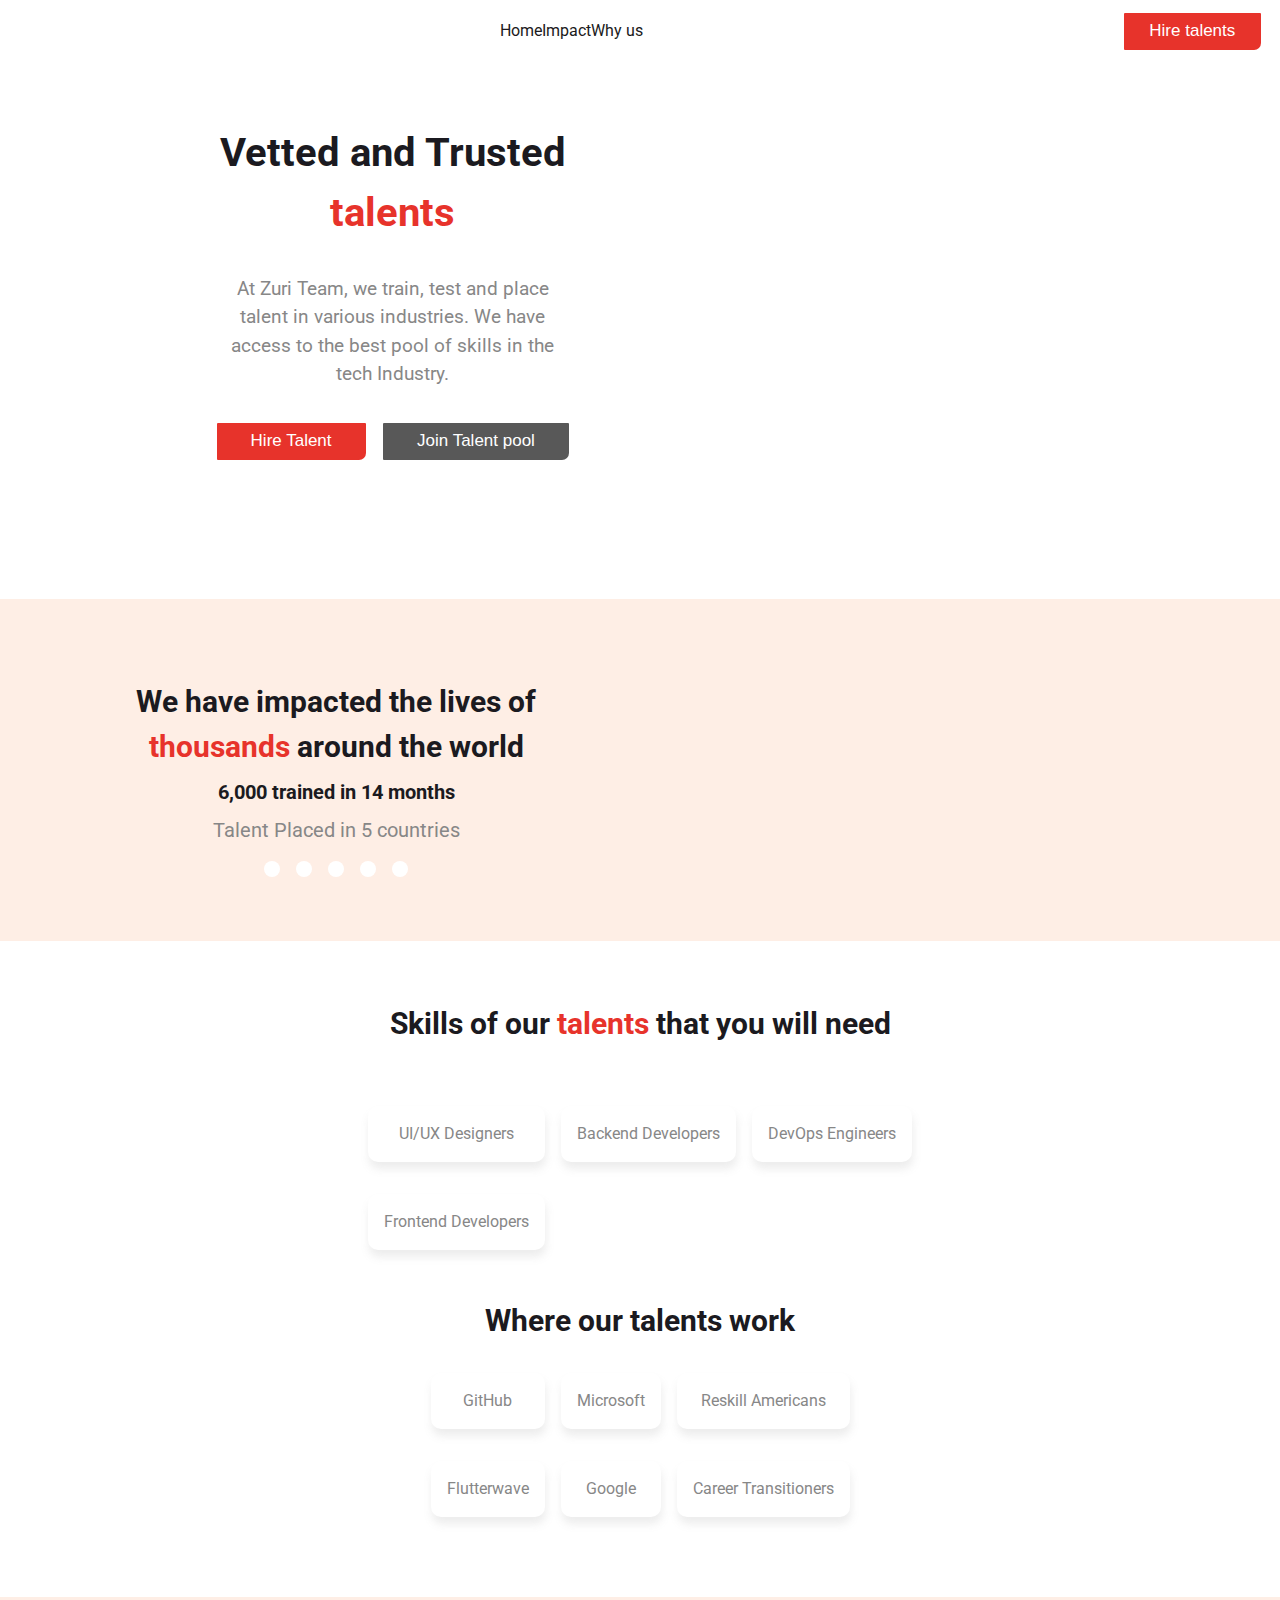
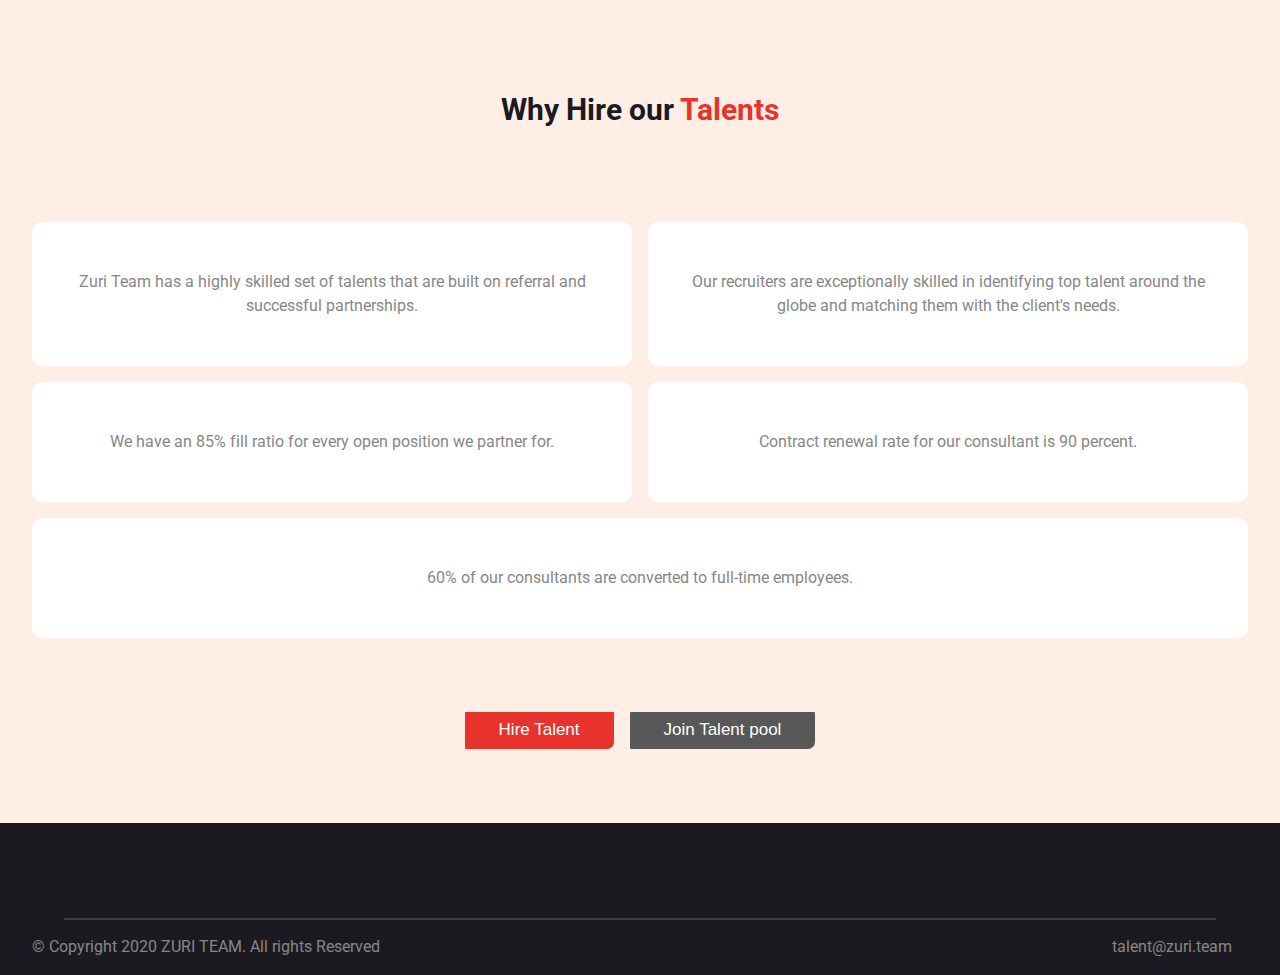
==== zuriTalent.html @ 2353bf18 "talent page" ====
<!DOCTYPE html>
<html lang="en">

<head>
    <meta charset="UTF-8" />
    <meta http-equiv="X-UA-Compatible" content="IE=edge" />
    <meta name="viewport" content="width=device-width, initial-scale=1.0" />
    <script src="https://kit.fontawesome.com/f94f1e2561.js" defer crossorigin="anonymous"></script>
    <script src="./index.js" defer></script>
    <link rel="stylesheet" href="./talent.css" />
    <link rel="stylesheet" href="./utility.css" />
    <title>ZURI|Talent</title>
</head>
<!-- ZURI TALENT -->

<body class="zuri-talent">
    <!-- NAVIGATION -->
    <header>
        <nav class="navbar flex-imp">
            <div class="talent-logo">
                <img src="/images/logo2black.svg" alt="" />
            </div>
            <ul class="nav-links flex-imp hidden-tab">
                <li class="link">
                    <a href="#home" class="text-dark">Home</a>
                </li>
                <li class="link">
                    <a href="#impact" class="text-dark">Impact</a>
                </li>
                <li class="link">
                    <a href="#whyus" class="text-dark">Why us</a>
                </li>
            </ul>
            <button class="btn-curve bg-red">Hire talents</button>
        </nav>
    </header>
    <!-- ////////////// -->
    <!-- MAIN -->
    <main class="">
        <div class="talent-container1">
            <!-- section 1 -->

            <section id="home" class="section1 grid-2col">

                <div class="flex-col text-center">
                    <h1 class="talent-h1">
                        Vetted and Trusted <span class="text-red"> talents</span>
                    </h1>
                    <p class="text-gray">
                        At Zuri Team, we train, test and place talent in various industries.
                        We have access to the best pool of skills in the tech Industry.
                    </p>
                    <div class="btn-container flex-imp">
                        <button class="btn btn-curve bg-red">Hire Talent</button>
                        <button class="btn btn-curve bg-dark-gray">Join Talent pool</button>
                    </div>
                </div>
                <img src="./images/man with laptop.png" alt="" />
            </section>
        </div>


        <!-- SECTION 2 -->
        <section id="impact" class="section2">
            <div class="grid-2col bg-pink talent-container">
                <div class="flex-col">
                    <div class="text flex-col">
                        <h1 class="talent-h1">
                            We have impacted the lives of
                            <span class="text-red">thousands</span> around the world
                        </h1>
                        <p class="fw-700">6,000 trained in 14 months</p>
                        <p class="text-gray">Talent Placed in 5 countries</p>
                    </div>
                    <div class="flags flex-imp">
                        <div class="ger card-round">
                            <img src="./images/GER.svg" alt="" />
                        </div>
                        <div class="eng card-round">
                            <img src="./images/ENG.svg" alt="" />
                        </div>
                        <div class="ind card-round">
                            <img src="./images/ind.svg" alt="" />
                        </div>
                        <div class="nig card-round">
                            <img src="./images/NIG.svg" alt="" />
                        </div>
                        <div class="usa card-round">
                            <img src="./images/ussa.svg" alt="" />
                        </div>
                    </div>
                </div>
                <div class="section2-img">
                    <img src="./images/head ring.png" alt="" />
                </div>
            </div>
            <div class="skills flex-col talent-container">
                <h1 class="talent-h1">
                    Skills of our <span class="text-red">talents</span> that you will need
                </h1>
                <div class="card-container ">
                    <p class="card-round text-gray it1">UI/UX Designers</p>
                    <p class="card-round text-gray it2">Backend Developers</p>
                    <p class="card-round text-gray it3">DevOps Engineers</p>
                    <p class="card-round text-gray it4">Frontend Developers</p>
                </div>
            </div>
            </div>
            <div class="work flex-col talent-container">
                <h1 class="talent-h1">Where our talents work</h1>
                <div class="card-container">

                    <p class="card-round text-gray it1">GitHub</p>
                    <p class="card-round text-gray it2">Microsoft</p>
                    <p class="card-round text-gray it3">Reskill Americans</p>
                    <p class="card-round text-gray it4">Flutterwave</p>
                    <p class="card-round text-gray it5">Google</p>

                    <p class="card-round text-gray it6">Career Transitioners</p>


                </div>
            </div>
        </section>


        <div class="talent-container bg-pink">

            <!-- SECTION 3 -->
            <section id="whyus" class="section3 text-center ">
                <h1 class="talent-h1">
                    Why Hire our <span class="text-red">Talents</span>
                </h1>
                <div class="section3-cards">
                    <div class="card-round c1">
                        <div class="flex-col text-center">
                            <img src="./images/people.svg" alt="" />
                            <p class="text-gray">Zuri Team has a highly skilled set of talents that are built on
                                referral and successful partnerships.</p>
                        </div>
                    </div>
                    <div class="card-round c2">
                        <div class="flex-col text-center">
                            <img src="./images/mech.svg" alt="" />
                            <p class="text-gray">Our recruiters are exceptionally skilled in identifying top talent
                                around the globe and matching them with the client's needs.</p>
                        </div>
                    </div>
                    <div class="card-round c3">
                        <div class="flex-col text-center">
                            <img src="./images/handshake.svg" alt="" />
                            <p class="text-gray">We have an 85% fill ratio for every open position we partner for.</p>
                        </div>
                    </div>
                    <div class="card-round c4">
                        <div class="flex-col text-center">
                            <img src="./images/write.svg" alt="" />
                            <p class="text-gray">Contract renewal rate for our consultant is 90 percent.</p>
                        </div>
                    </div>
                    <div class="card-round c5">
                        <div class="flex-col text-center">
                            <img src="./images/many.svg" alt="" />
                            <p class="text-gray">60% of our consultants are converted to full-time employees.</p>
                        </div>
                    </div>
                </div>
                <div class="btn-container flex-imp">
                    <button class="btn btn-curve bg-red">Hire Talent</button>
                    <button class="btn btn-curve bg-dark-gray">Join Talent pool</button>
                </div>
            </section>


        </div>

    </main>
    <!-- ///////////////// -->
    <!-- FOOTER -->
    <footer >
        
        <div class="footer-container bg-dark flex-col">
            
            <div class=" top flex-col ">
                <div class="footer-logo"><img src="/images/logo2white.svg" alt=""></div>
                <div class=" social-icon flex-imp">
                    <a class="icon text-gray" href="#"><i class="fa-brands fa-square-facebook"></i></a>
                    <a class="icon text-gray" href="#"><i class="fa-brands fa-linkedin"></i></a>
                    <a class="icon text-gray" href="#"><i class="fa-brands fa-square-twitter"></i></a>
                    <a class="icon text-gray" href="#"><i class="fa-brands fa-youtube"></i></a>
                </div>
            </div>
            
            <div class=" bottom flex-col">
    <a href="#" class="text-gray">talent@zuri.team</a>

    <p class="text-gray copyright">&copy Copyright 2020 ZURI TEAM. All rights Reserved</p>
</div>
            
            <div class="hr hidden-tab"></div>
        </div>
    </footer>
    <!-- ///////////////// -->
</body>

</html>
---- talent.css ----
@import url("https://fonts.googleapis.com/css2?family=Roboto:ital,wght@0,100;0,300;0,400;0,500;0,700;0,900;1,400&display=swap");

:root {
  --red: #e7332b;
  --light-red: #feeee5;
  --gray: #585858;
  --light-gray: #878787;
  --dark: #1b1a20;
  --font-family: "Roboto", sans-serif;
}

*,
*::before,
*::after {
  padding: 0;
  margin: 0;
  box-sizing: border-box;
  /* background-color: rgba(0, 255, 0, 0.185) !important; */
}

body,
html {
  height: 100%;
  width: 100%;
  scroll-behavior: smooth;
  text-rendering: optimizeSpeed;
  line-height: 1.5;
  font-family: var(--font-family);
  color: var(--dark);
}
svg,
img {
  max-width: 100%;
  display: block;
}

ul,
ol,
li {
  list-style: none;
}

/* A elements that don't have a class get default styles */
a {
  text-decoration: none;
}

button {
  border: none;
}

/* NAVIGATION */
header{
  position: fixed;
width: 100%;
background-color: white;

}
.navbar{
  padding: .8em 1.2em;

}
.navbar.flex-imp{
justify-content: space-between;
}
.navbar .btn-curve{
  font-size: 17px;
  padding: .5em 1.5em;
}
/* SECTION 1 */

.talent-container{
  padding: 0 2em;

}
.section1{
  font-size: 17.5px;
  padding: 7em 1em 6em;
}
.section1 .talent-h1{
  font-size: 40px;
  padding: 0 1em;
  padding-bottom: .8em;  


}
.section1 .btn-container{
gap: 1em;
}
.section1 .btn{
  font-size: 17px;
  padding: .5em 2em ;
  margin: 2em 0 ;
  
}
.section1 p{
padding: 0 1em;
}

/* SECTION 2 */
 .text{
  padding-top: 5em ;
  padding-bottom: 1em;

}
.text.flex-col{
  align-items: flex-start;
  gap: .5em;
}
.flags.flex-imp{
  gap: 1em;
  padding-bottom: 4em;
  justify-content: flex-start;
}
.flags .card-round{
  background-color: white;
  padding: .5em;
  width: 12%;
}
.section2-img{
  padding-bottom: 6em;
}


.skills .talent-h1{
  padding: 2em 0em;
}
.work{
  padding-bottom: 2em;
}
.work .talent-h1{
  padding-bottom: 1em;
}

.card-container{
  display: grid;
  gap: 1em;
  padding-bottom: 2em;
  grid-template-areas: 
  'it1 it2'
  'it3 it4'
  'it5 it6'
  ;

}
.it1{
  grid-area: it1;
}
.it2{
  grid-area: it2;
}
.it3{
  grid-area: it3;
}
.it4{
  grid-area: it4;
}
.it5{
  grid-area: it5;
}
.it6{
  grid-area: it6;
}
.skills .card-round,
.work .card-round{
  padding:1em;
  margin-bottom: 1em;
 
box-shadow:1px 7px 8px #87878727;
width: 100%;
text-align: center;
transition: all 0.5s;

}
.skills .card-round:hover,
.work .card-round:hover{
transform: translateY(-10px);
}

/* SECTION 3 */
.section3 .card-round{
  background-color: white;
}
.section3 .talent-h1{
  padding: 3em 0;
}
.section3-cards{
display: grid;
grid-template-areas:
 'c1'
 'c2'
 'c3'
 'c4'
 'c5'
;
gap: 1em;
grid-auto-columns: 1fr;
}
.c1{
  grid-area:c1;
}
.c2{
  grid-area:c2;
}
.c3{
  grid-area:c3;
}
.c4{
  grid-area:c4;
}
.c5{
  grid-area:c5;
}

.section3-cards .card-round,
.section3-cards .card-round,
.section3-cards .card-round,
.section3-cards .card-round,
.section3-cards .card-round{
  padding: 3em 2em;
}

.section3 .btn-container{
  gap: 1em;
  padding: 2.5em 0;
  }
  .section3 .btn{
    font-size: 17px;
    padding: .5em 2em ;
    margin: 2em 0 ;
    
  }

  /* FOOTER */
  .footer-container{
    padding-top: 4em;
    position: relative;
  }

  .social-icon.flex-imp{
    width: 50%;
    gap: 1em;
    padding-top: .5em;
    padding-bottom: 1.5em;

  }

  
  .icon{
    font-size: 36px;
  }
  .bottom a{
    margin-bottom: 2em;
  }
  .hr {
    border-bottom: 2px solid #87878752;
    width: 90%;
    margin: 0 auto;
    position: absolute;
    bottom: 55px;

  
  }
  .copyright{
    padding: 1em 0;
  }

  /* **************** */
/* MEDIA QUERY */
/* **************** */

/* TABLET 768 */
@media only screen and (min-width: 768px){

/* SECTION 1 */
.talent-container1{
  width: 80%;
  margin: 0 auto;
}
.section1 p{
  font-size: 19px;
  width: 80%;

}
.section1 img{
  width: 80%;
  margin: 0 auto;
}
/* SECTION 2 */
.text.flex-col{
  text-align: center;
  align-items: center;
}
.text p{
font-size: 20px;
}
.text h1{
  padding: 0 3em;
}
.section2-img{
  width: 60%;
  margin: 0 auto;
}
.flags.flex-imp{
justify-content: center;
}
.card-container{
  grid-template-areas: 
  'it1 it2 it3'
  'it4 it5 it6'
  
  ;
}
/* SECTION 3 */
.section3-cards{
  grid-template-areas:
  'c1 c2'
  'c3 c4'
  'c5 c5'
 ;
}
/* FOOTER */
.social-icon.flex-imp{
  justify-content: flex-end;
}
.top.flex-col,
.bottom.flex-col{
  flex-direction: row; justify-content: space-between;
  align-items: center;
  width: 100%;
  padding-right:3em;
  padding-left: 8em;
}
.top.flex-col{
}
.bottom.flex-col{
  flex-direction: row-reverse;
padding-left: 2em;
}
.bottom a{
  margin: 0;
}


}
---- utility.css ----
:root{
    --red:#e7332b;
    --pink:#feeee5;
    --gray:#585858;
    --light-gray:#878787;
    --dark-gray:#514949;
    --dark:#1b1a20;
    --font-family:'Roboto', sans-serif;

}
/* background */
.bg-red{
    background-color: var(--red);
    color: white;
}
.bg-red-light{
    background-color: white;
    color: var(--red);
}

.bg-dark{
    background-color: var(--dark);
    color: white;
}
.bg-light{
    background-color: white;
    color: var(--dark);
}
.bg-pink{
    background-color: var(--pink);
}
.bg-gray{
    background-color: var(--gray);
}
.bg-dark-gray{
    background-color: var(--gray);
    color: white;
}

/* buttons */
.btn{
    cursor: pointer;
    padding: 1em;
}
.btn-round{
    cursor: pointer;
    padding: 1em;
    border-radius: 35px 35px;
}
.btn-curve{
    cursor: pointer;
    padding: 1em;
    border-radius: 1px 1px 7px 1px;
}
/* card */
.card-round{
    padding: 1em;
    border-radius: 10px 10px;
}
.card-curve{
    padding: 1em;
    border-radius: 1px 1px 7px 1px;
}

/* text color */
.text-red{
    color: var(--red);
}
.text-gray{
    color: var(--light-gray);
}
.text-dark-gray{
    color: var(--dark-gray);

}
.text-red{
    color: var(--red);
}
.text-dark{
    color: var(--dark);
}
/* text position */
.text-center{
    text-align: center;
}
/* font-style */
.italic{
    font-style: italic;
}
/* font weight */
.fw-100{
    font-weight: 100;
}
.fw-300{
    font-weight: 300;
}
.fw-400{
    font-weight: 400;
}
.fw-500{
    font-weight: 500;
}


.fw-700{
    font-weight: 700;
}

.fw-900{
    font-weight: 900;
}
/* flex */
.flex-imp{
    display: flex;
    justify-content: center;
    align-items: center;
    /* flex-wrap: wrap;   */
}
.flex-wrap{
    display: flex;
    justify-content: center;
    align-items: center;
    flex-wrap: wrap;  
}
.flex{
    display: flex;
    justify-content: center;
    align-items: center;
}
@media screen and (max-width:768px) {
    .flex{
        flex-direction: column;
    }
}
.flex-col{
    display: flex;
    flex-direction: column;
    justify-content: center;
    align-items: center;
}

.grid-col{
    display: grid;
    grid-template-columns: 1fr;
    justify-content: center;
    align-items: center;
}

.grid-2col{
    display: grid;
    grid-template-columns: 1fr 1fr;
    justify-content: center;
    align-items: center;
}
@media only screen and (max-width:768px){
    .grid-2col{
        display: grid;
        grid-template-columns: 1fr;
        justify-content: center;
        align-items: center;
    }
}


.talent-h1{
    line-height: 1.5;
    font-weight: 700;
    font-size: 30px;
}

/* HIDDEN */

@media screen and (max-width:768px) {
    .hidden-tab{
        display: none;
    }
}
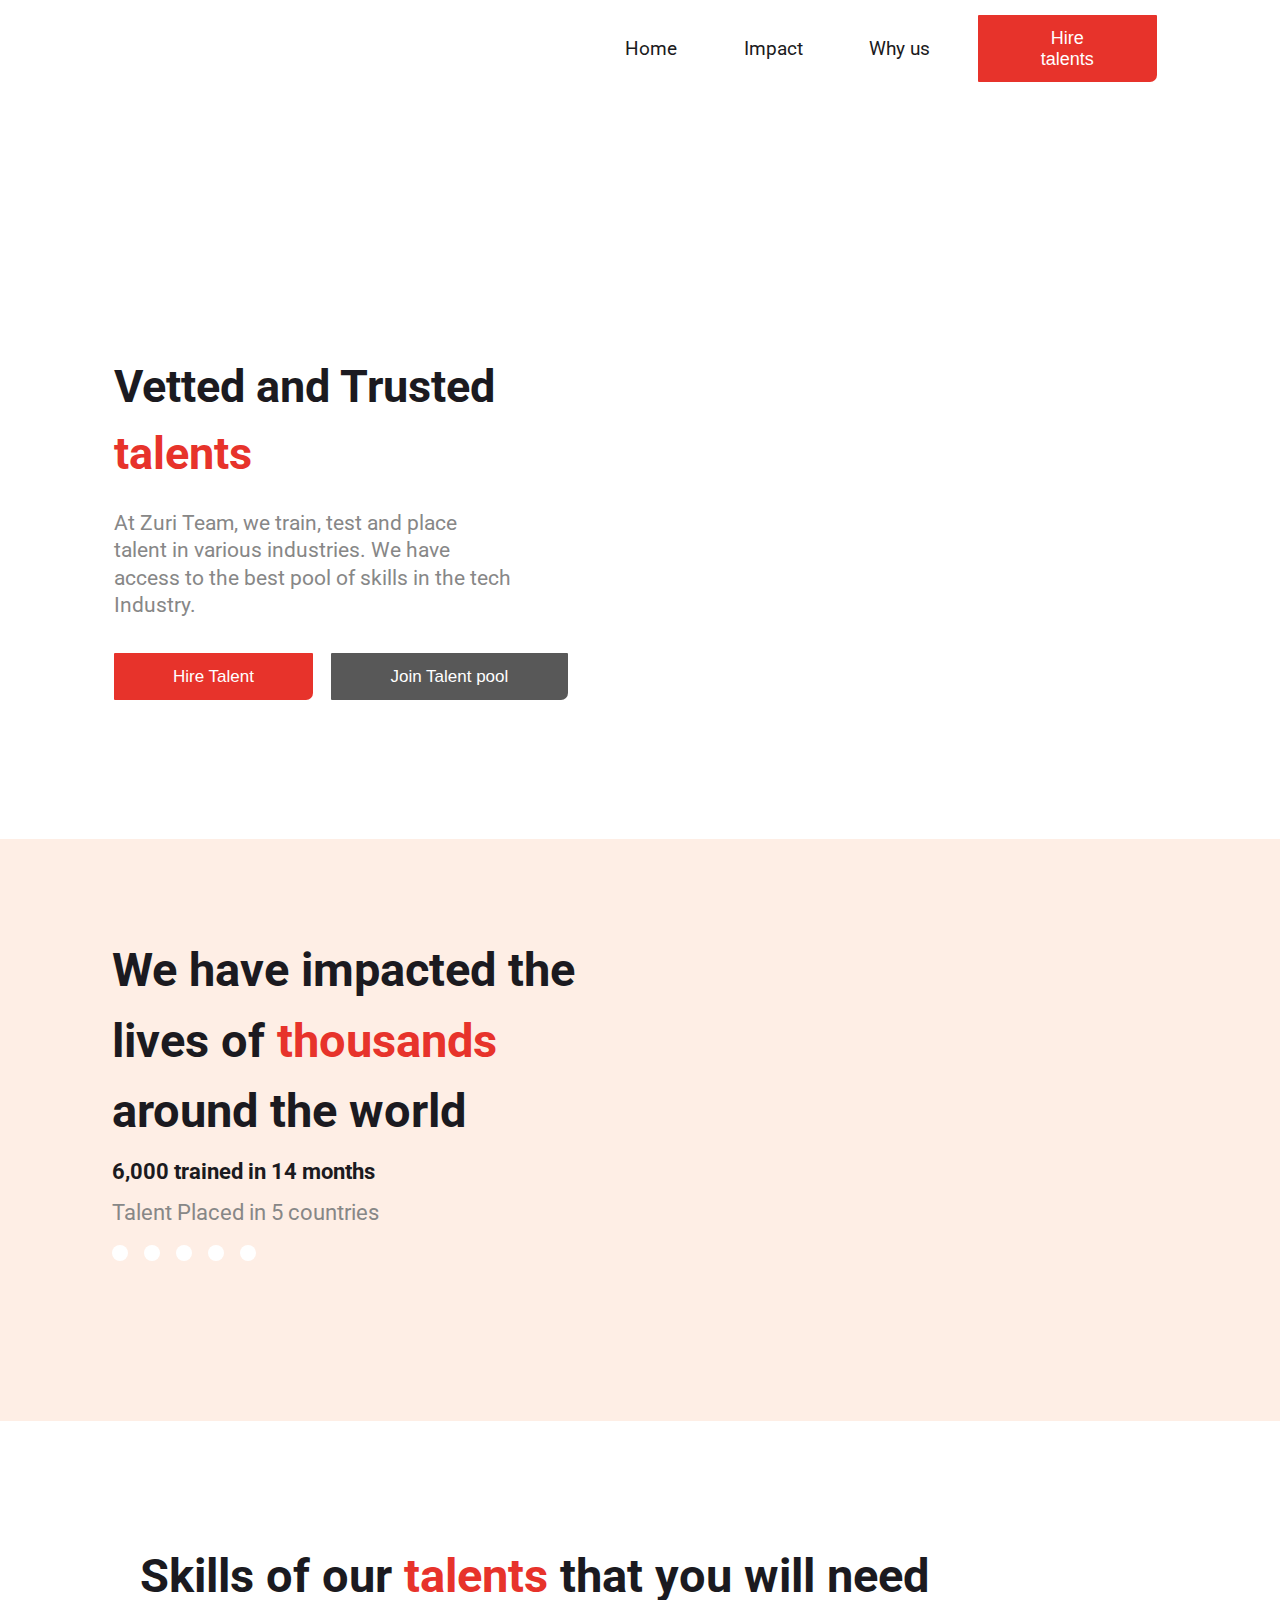
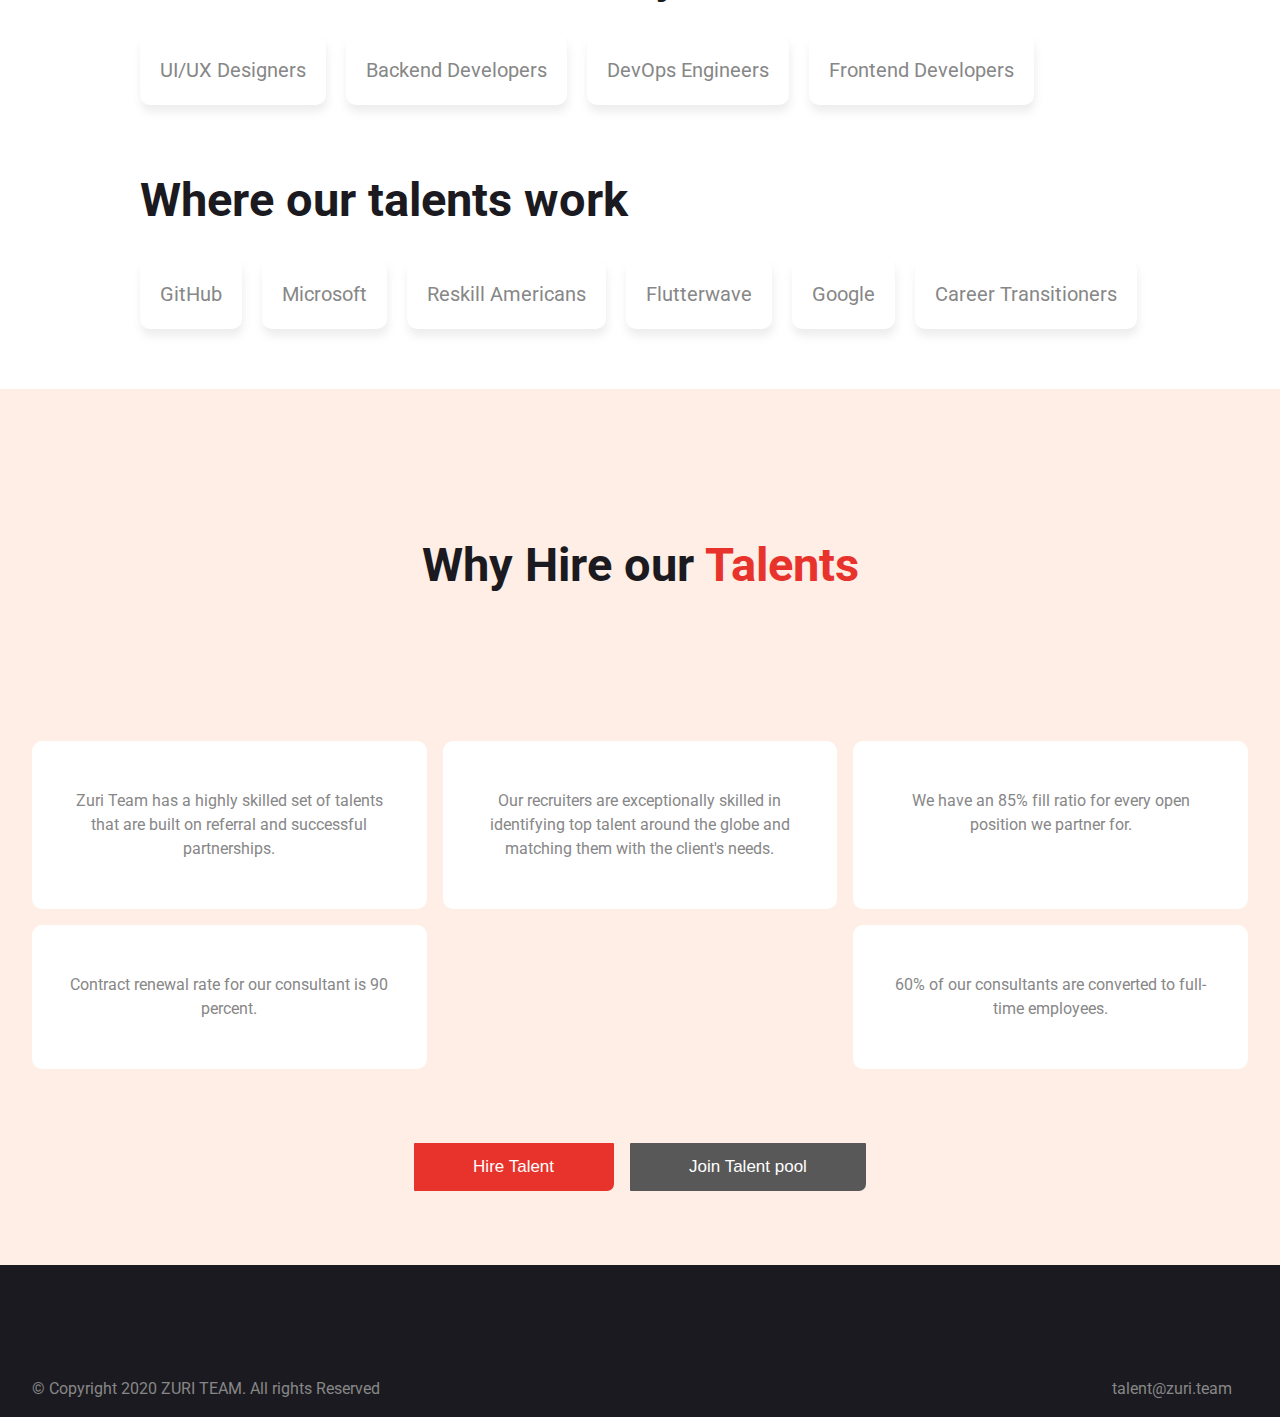
==== commit 53e172e1: "finished talent page" ====
--- a/zuriTalent.html
+++ b/zuriTalent.html
@@ -18,9 +18,9 @@
     <header>
         <nav class="navbar flex-imp">
             <div class="talent-logo">
-                <img src="/images/logo2black.svg" alt="" />
-            </div>
-            <ul class="nav-links flex-imp hidden-tab">
+                <img src="./images/logo2black.svg" alt="" />
+            </div>
+            <ul class="nav-links flex-imp hidden-mobile">
                 <li class="link">
                     <a href="#home" class="text-dark">Home</a>
                 </li>
@@ -182,7 +182,7 @@
         <div class="footer-container bg-dark flex-col">
             
             <div class=" top flex-col ">
-                <div class="footer-logo"><img src="/images/logo2white.svg" alt=""></div>
+                <div class="footer-logo"><img src="./images/logo2white.svg" alt=""></div>
                 <div class=" social-icon flex-imp">
                     <a class="icon text-gray" href="#"><i class="fa-brands fa-square-facebook"></i></a>
                     <a class="icon text-gray" href="#"><i class="fa-brands fa-linkedin"></i></a>
--- a/talent.css
+++ b/talent.css
@@ -64,7 +64,7 @@
 justify-content: space-between;
 }
 .navbar .btn-curve{
-  font-size: 17px;
+  font-size: 18px;
   padding: .5em 1.5em;
 }
 /* SECTION 1 */
@@ -331,8 +331,7 @@
   padding-right:3em;
   padding-left: 8em;
 }
-.top.flex-col{
-}
+
 .bottom.flex-col{
   flex-direction: row-reverse;
 padding-left: 2em;
@@ -340,6 +339,137 @@
 .bottom a{
   margin: 0;
 }
-
-
+}
+
+/*LARGER SCREENS */
+@media only screen and (min-width: 1024px){
+
+/* NAVIGATION */
+
+.navbar{
+  padding: .8em 6.5em;
+  font-size: 19px;
+}
+.talent-logo img{
+  width: 150px;
+}
+.navbar .btn-curve{
+  padding:.7em 2.5em;
+
+}
+.nav-links.flex-imp{
+  gap: 2.5em;
+  flex-basis:70%;
+  justify-content: flex-end;
+  padding-right: 2em;
+}
+.link a{
+  padding: 1.5em .5em;
+}
+.link a:hover{
+background-color: rgba(121, 209, 231, 0.104);
+}
+
+/* SECTION 1 */
+.section1.grid-2col{
+  padding-top: 15em;
+  gap: 3em;
+  line-height: 1.3;
+
+}
+.section1 .talent-h1{
+  font-size: 45px;
+  padding:0;
+  padding-bottom: .5em;
+  padding-top: 2em;
+}
+.section1 p{
+  padding: 0;
+  font-size: 21px;
+}
+.section1 .text-center.flex-col{
+  text-align: left;
+  align-items: flex-start;
+}
+
+.section1 .btn{
+  padding: .8em 3.5em;
+}
+.talent-container1{
+  width: 85%;
+}
+.section1 img{
+  width: 70%;
+
+}
+/* SECTION 2 */
+.section2 .talent-container{
+  padding: 6em 7em;
+}
+
+.text{
+padding-top: 0;
+
+}
+.text h1{
+  padding:0 ;
+}
+.text p{
+ font-size: 22px;
+
+}
+.text.flex-col{
+
+align-items: flex-start;
+text-align: left;
+}
+.flags.flex-imp{
+align-self: flex-start;
+justify-content: flex-start;
+}
+
+.flags .card-round{
+width: 100%;
+  
+}
+.work .talent-h1,
+.skills .talent-h1{
+  padding: 0em;
+  padding-bottom: .5em;
+  text-align: left;
+}
+
+.work.flex-col,
+.skills.flex-col{
+align-items: flex-start;
+font-size: 20px;
+}
+.work.talent-container,
+.skills.talent-container{
+padding-bottom: 0;
+}
+.work.talent-container{
+  padding-top: 0;
+}
+
+.card-container{
+  grid-template-areas: 
+  'it1 it2 it3 it4 it5 it6';
+}
+/* SECTION 3 */
+.section3-cards{
+  grid-template-areas:
+  'c1 c2 c3'
+  'c4 1 c5 '
+ ;
+}
+
+.section3 .btn{
+  padding: .8em 3.5em;
+}
+
+
+
+
+  
 }--- a/utility.css
+++ b/utility.css
@@ -167,10 +167,20 @@
     font-weight: 700;
     font-size: 30px;
 }
+@media screen and (min-width:768px) {
+    .talent-h1{
+        font-size: 47px;
+    }
+}
 
 /* HIDDEN */
 
 @media screen and (max-width:768px) {
+    .hidden-mobile{
+        display: none;
+    }
+}
+@media screen and (min-width:768px) {
     .hidden-tab{
         display: none;
     }
